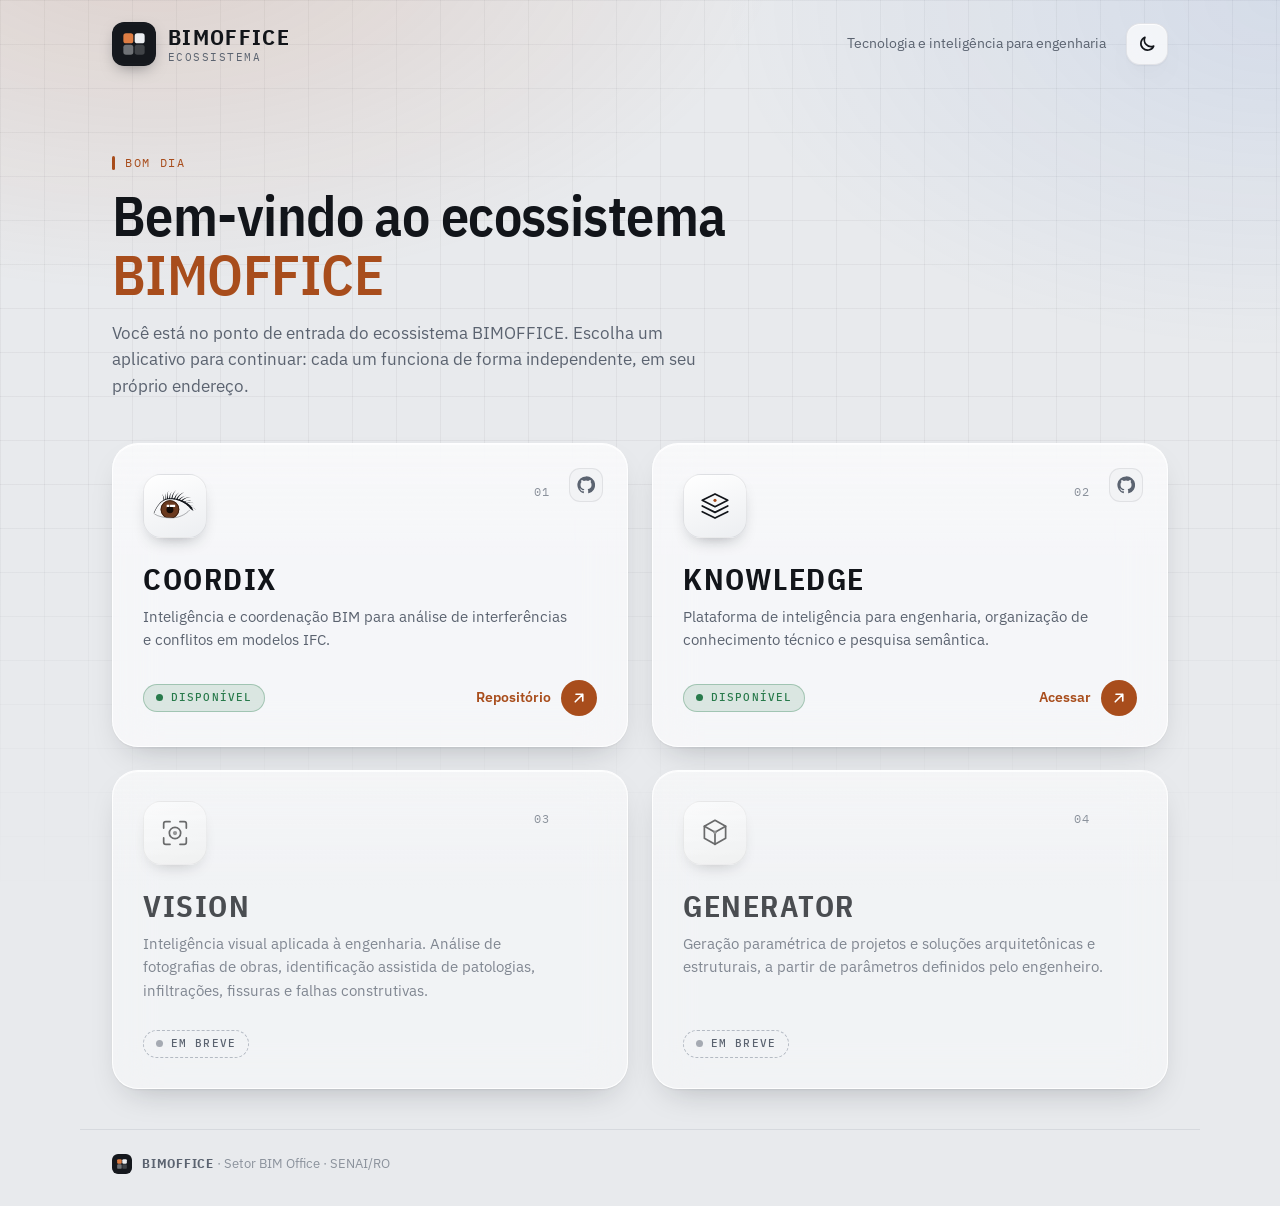
==== index.html @ b5b99205 "Portal BIMOFFICE: menu central do ecossistema Co-Authored-By: Claude Sonnet 5.5 <noreply@anthropic.c" ====
<!DOCTYPE html>
<html lang="pt-BR">
<head>
<meta charset="utf-8">
<meta name="viewport" content="width=device-width, initial-scale=1, viewport-fit=cover">
<title>BIMOFFICE · Tecnologia e inteligência para engenharia</title>
<meta name="description" content="Portal central do ecossistema BIMOFFICE: aplicativos de engenharia independentes em um só ponto de acesso.">
<meta name="color-scheme" content="light dark">
<link rel="icon" type="image/svg+xml" href="assets/bimoffice-marca.svg">
<link rel="preconnect" href="https://fonts.googleapis.com">
<link rel="preconnect" href="https://fonts.gstatic.com" crossorigin>
<link rel="stylesheet" href="https://fonts.googleapis.com/css2?family=IBM+Plex+Mono:wght@400;500&family=IBM+Plex+Sans+Condensed:wght@500;600;700&family=IBM+Plex+Sans:wght@400;500;600&display=swap">
<link rel="stylesheet" href="css/styles.css">
<script>
/* Define o tema antes da primeira pintura (evita piscar): escolha salva > sistema. */
(function () {
  var t = null;
  try { t = localStorage.getItem("bimoffice-tema"); } catch (e) {}
  if (t !== "dark" && t !== "light") {
    t = window.matchMedia && window.matchMedia("(prefers-color-scheme: dark)").matches ? "dark" : "light";
  }
  document.documentElement.setAttribute("data-theme", t);
})();
</script>
</head>
<body>
<div class="fundo" aria-hidden="true"></div>

<header class="topo">
  <div class="topo__marca">
    <img class="logo" src="assets/bimoffice-marca.svg" width="44" height="44" alt="">
    <div class="topo__nomes">
      <span class="topo__nome" data-portal-nome>BIMOFFICE</span>
      <span class="topo__sub" id="subtitulo">Ecossistema</span>
    </div>
  </div>
  <p class="topo__frase" id="frase">Tecnologia e inteligência para engenharia</p>
  <button class="tema" id="tema-botao" type="button" aria-pressed="false" aria-label="Mudar tema"></button>
</header>

<main class="principal">
  <section class="boas-vindas" aria-labelledby="titulo">
    <p class="eyebrow" id="saudacao">Olá</p>
    <h1 id="titulo">Bem-vindo ao ecossistema <span class="destaque" data-portal-nome>BIMOFFICE</span></h1>
    <p class="boas-vindas__texto">Você está no ponto de entrada do ecossistema BIMOFFICE. Escolha um aplicativo para continuar: cada um funciona de forma independente, em seu próprio endereço.</p>
  </section>

  <section class="apps" id="apps" aria-label="Aplicativos do ecossistema">
    <noscript><p class="aviso">Este portal precisa de JavaScript para listar os aplicativos.</p></noscript>
  </section>
</main>

<footer class="rodape">
  <img src="assets/bimoffice-marca.svg" width="20" height="20" alt="">
  <span><strong data-portal-nome>BIMOFFICE</strong> · <span id="rodape-texto"></span></span>
</footer>

<script src="js/config.js"></script>
<script src="js/icons.js"></script>
<script src="js/app.js"></script>
</body>
</html>
---- css/styles.css ----
/* BIMOFFICE · portal central
   Tokens herdados da identidade do COORDIX (grafite + cobre da íris, IBM Plex),
   com cartões arredondados, vidro e profundidade discretos. */

:root {
  --font: "IBM Plex Sans", system-ui, -apple-system, "Segoe UI", sans-serif;
  --font-cond: "IBM Plex Sans Condensed", "Arial Narrow", system-ui, sans-serif;
  --font-mono: "IBM Plex Mono", ui-monospace, "SFMono-Regular", Menlo, monospace;

  --r-card: 26px;
  --r-tile: 18px;
  --ease: cubic-bezier(.2, .6, .2, 1);
  --t-theme: .25s;

  /* tema claro (valores do COORDIX) */
  --bg: #e8eaed; --surface: #fbfbfc; --surface-2: #f2f3f5;
  --ink: #12151a; --ink-2: #2c3139; --muted: #5b6370; --faint: #8b929c;
  --line: #d6d9de; --line-strong: #b4bac3;
  --accent: #a84d1c; --accent-ink: #ffffff; --accent-soft: #f5e7dc; --accent-line: #dfb391;
  --focus: #2a62c4; --ok: #287a4b;
  --iris: #6b3a1f; --limbo: #3a1f10; --pupila: #140b06;

  --glass: rgba(251, 251, 252, .72);
  --glass-line: rgba(255, 255, 255, .85);
  --glass-edge: rgba(18, 21, 26, .08);
  --tile-bg: linear-gradient(160deg, #ffffff, #eceef1);
  --shadow-card: 0 1px 0 rgba(255, 255, 255, .8) inset, 0 1px 2px rgba(16, 20, 28, .06), 0 14px 34px -16px rgba(16, 20, 28, .28);
  --shadow-hover: 0 1px 0 rgba(255, 255, 255, .9) inset, 0 2px 4px rgba(16, 20, 28, .06), 0 26px 50px -18px rgba(168, 77, 28, .38);
  --glow-1: rgba(168, 77, 28, .16); --glow-2: rgba(42, 98, 196, .10);
  --grade: rgba(18, 21, 26, .045);
  --botao-bg: rgba(251, 251, 252, .8);
}

:root[data-theme="dark"] {
  color-scheme: dark;
  --bg: #0b0d10; --surface: #121519; --surface-2: #171a1f;
  --ink: #e6e8eb; --ink-2: #c7cbd1; --muted: #949ba6; --faint: #69707b;
  --line: #242930; --line-strong: #353b44;
  --accent: #de7d43; --accent-ink: #0b0d10; --accent-soft: #2a1b12; --accent-line: #6b3e22;
  --focus: #6d9df0; --ok: #59bd7d;
  --iris: #9a5a32; --limbo: #4a2a16; --pupila: #140b06;

  --glass: rgba(24, 28, 34, .62);
  --glass-line: rgba(255, 255, 255, .08);
  --glass-edge: rgba(255, 255, 255, .05);
  --tile-bg: linear-gradient(160deg, #20252c, #14171c);
  --shadow-card: 0 1px 0 rgba(255, 255, 255, .06) inset, 0 1px 2px rgba(0, 0, 0, .5), 0 16px 36px -16px rgba(0, 0, 0, .8);
  --shadow-hover: 0 1px 0 rgba(255, 255, 255, .1) inset, 0 2px 4px rgba(0, 0, 0, .5), 0 28px 54px -18px rgba(222, 125, 67, .34);
  --glow-1: rgba(222, 125, 67, .16); --glow-2: rgba(109, 157, 240, .08);
  --grade: rgba(230, 232, 235, .04);
  --botao-bg: rgba(24, 28, 34, .7);
}

*, *::before, *::after { box-sizing: border-box; }
html { -webkit-text-size-adjust: 100%; }
body {
  margin: 0; min-height: 100vh; min-height: 100dvh;
  display: flex; flex-direction: column;
  font-family: var(--font); font-size: 16px; line-height: 1.55;
  color: var(--ink); background: var(--bg);
  transition: background-color var(--t-theme), color var(--t-theme);
  -webkit-font-smoothing: antialiased;
}

/* ---------- fundo: prancha técnica + brilho cobre ---------- */
.fundo {
  position: fixed; inset: 0; z-index: -1; pointer-events: none;
  background:
    radial-gradient(900px 520px at 12% -8%, var(--glow-1), transparent 70%),
    radial-gradient(800px 500px at 100% 0%, var(--glow-2), transparent 70%),
    linear-gradient(var(--grade) 1px, transparent 1px) 0 0 / 44px 44px,
    linear-gradient(90deg, var(--grade) 1px, transparent 1px) 0 0 / 44px 44px;
  -webkit-mask-image: linear-gradient(180deg, #000 55%, transparent 100%);
          mask-image: linear-gradient(180deg, #000 55%, transparent 100%);
}

/* ---------- cabeçalho ---------- */
.topo {
  width: min(1120px, 100%); margin: 0 auto;
  padding: 22px clamp(18px, 4vw, 32px);
  display: flex; align-items: center; gap: 20px;
}
.topo__marca { display: flex; align-items: center; gap: 12px; }
.logo { border-radius: 12px; box-shadow: 0 6px 16px -6px rgba(16, 20, 28, .5); }
.topo__nomes { display: flex; flex-direction: column; line-height: 1.1; }
.topo__nome { font-family: var(--font-cond); font-weight: 700; font-size: 22px; letter-spacing: .06em; }
.topo__sub { font-family: var(--font-mono); font-size: 10.5px; letter-spacing: .14em; text-transform: uppercase; color: var(--muted); margin-top: 3px; }
.topo__frase { margin: 0 0 0 auto; font-size: 14px; color: var(--muted); }

.tema {
  flex: none; width: 42px; height: 42px; display: grid; place-items: center;
  border-radius: 14px; border: 1px solid var(--glass-edge); cursor: pointer;
  color: var(--ink); background: var(--botao-bg);
  -webkit-backdrop-filter: blur(14px) saturate(1.4); backdrop-filter: blur(14px) saturate(1.4);
  box-shadow: var(--shadow-card);
  transition: transform .18s var(--ease), color .18s;
}
.tema:hover { transform: translateY(-1px); color: var(--accent); }
.tema:active { transform: scale(.95); }
.tema .svg-wrap, .tema svg { width: 20px; height: 20px; display: block; }

/* ---------- boas-vindas ---------- */
.principal { flex: 1; width: min(1120px, 100%); margin: 0 auto; padding: 0 clamp(18px, 4vw, 32px) 40px; }
.boas-vindas { padding: clamp(28px, 7vw, 64px) 0 clamp(26px, 5vw, 44px); max-width: 720px; }
.eyebrow {
  margin: 0 0 14px; display: inline-flex; align-items: center; gap: 10px;
  font-family: var(--font-mono); font-size: 12px; letter-spacing: .14em; text-transform: uppercase; color: var(--accent);
}
.eyebrow::before { content: ""; width: 3px; height: 14px; border-radius: 2px; background: var(--accent); }
h1 {
  margin: 0 0 16px; font-family: var(--font-cond); font-weight: 600;
  font-size: clamp(32px, 6vw, 56px); line-height: 1.05; letter-spacing: -.01em;
}
.destaque { color: var(--accent); }
.boas-vindas__texto { margin: 0; font-size: clamp(15px, 2vw, 17px); color: var(--muted); max-width: 60ch; }

/* ---------- cartões ---------- */
.apps { display: grid; grid-template-columns: repeat(2, minmax(0, 1fr)); gap: clamp(14px, 2.4vw, 24px); }

.card {
  position: relative; isolation: isolate; overflow: hidden;
  display: flex; flex-direction: column; gap: 10px; min-height: 280px;
  padding: clamp(22px, 3vw, 30px);
  border-radius: var(--r-card);
  background: var(--glass); border: 1px solid var(--glass-line);
  -webkit-backdrop-filter: blur(22px) saturate(1.5); backdrop-filter: blur(22px) saturate(1.5);
  box-shadow: var(--shadow-card);
  transition: transform .45s var(--ease), box-shadow .45s var(--ease), border-color .3s, background-color var(--t-theme);
  animation: subir .7s var(--ease) both; animation-delay: calc(var(--i, 0) * 90ms + 80ms);
}
/* brilho de borda superior (profundidade estilo vidro) */
.card::before {
  content: ""; position: absolute; inset: 0; z-index: -1; pointer-events: none;
  background: linear-gradient(180deg, rgba(255, 255, 255, .22), transparent 38%);
}
:root[data-theme="dark"] .card::before { background: linear-gradient(180deg, rgba(255, 255, 255, .06), transparent 38%); }

.card--ativo:hover { transform: translateY(-5px); box-shadow: var(--shadow-hover); border-color: var(--accent-line); }
.card--ativo:active { transform: translateY(-2px) scale(.995); }

.card__topo { display: flex; align-items: flex-start; justify-content: space-between; }
.card__num { font-family: var(--font-mono); font-size: 12px; letter-spacing: .14em; color: var(--faint); padding: 9px 46px 0 0; }
.card__icone {
  width: 64px; height: 64px; border-radius: var(--r-tile); display: grid; place-items: center;
  background: var(--tile-bg); border: 1px solid var(--glass-edge);
  box-shadow: 0 1px 0 rgba(255, 255, 255, .5) inset, 0 8px 18px -10px rgba(16, 20, 28, .45);
  color: var(--ink);
  transition: transform .45s var(--ease);
}
.card--ativo:hover .card__icone { transform: scale(1.06) rotate(-2deg); }
.card__icone .svg-wrap, .card__icone svg { width: 34px; height: 34px; display: block; }
.card__icone svg { overflow: visible; }
.ic-accent { color: var(--accent); }

/* símbolo do COORDIX: cores por variáveis (mesmos nomes de papel do original) */
.olho-tinta { fill: var(--ink); }
.olho-inferior { fill: none; stroke: var(--ink); opacity: .55; }
.olho-iris { fill: var(--iris); }
.olho-limbo { stroke: var(--limbo); }
.olho-pupila { fill: var(--pupila); }
.olho-brilho { fill: #fff; }
.card__icone .svg-wrap:has(.olho-iris) { width: 44px; }
.card__icone .svg-wrap:has(.olho-iris) svg { width: 44px; height: 30px; }

.card__nome { margin: 14px 0 0; font-family: var(--font-cond); font-weight: 700; font-size: clamp(24px, 3vw, 30px); letter-spacing: .05em; line-height: 1.1; }
.card__link { color: inherit; text-decoration: none; }
/* o link principal cobre o cartão inteiro, sem aninhar outros links dentro dele */
.card__link::after { content: ""; position: absolute; inset: 0; z-index: 1; border-radius: inherit; }
.card__link:focus-visible { outline: none; }
.card__link:focus-visible::after { outline: 3px solid var(--focus); outline-offset: -3px; }

.card__desc { margin: 0; color: var(--muted); font-size: 15px; max-width: 48ch; }

.card__base { margin-top: auto; padding-top: 18px; display: flex; align-items: center; justify-content: space-between; gap: 12px; }

.status {
  display: inline-flex; align-items: center; gap: 8px; height: 28px; padding: 0 12px; border-radius: 999px;
  font-family: var(--font-mono); font-size: 11px; font-weight: 500; letter-spacing: .1em;
}
.status__ponto { width: 7px; height: 7px; border-radius: 50%; background: currentColor; }
.status--ativo { color: var(--ok); background: color-mix(in srgb, var(--ok) 13%, transparent); border: 1px solid color-mix(in srgb, var(--ok) 32%, transparent); }
.status--ativo .status__ponto { box-shadow: 0 0 0 0 currentColor; animation: pulso 2.4s ease-out infinite; }
.status--breve { color: var(--muted); border: 1px dashed var(--line-strong); }
.status--breve .status__ponto { opacity: .5; }

.acesso { display: inline-flex; align-items: center; gap: 10px; font-size: 14px; font-weight: 600; color: var(--accent); }
.acesso__seta {
  width: 36px; height: 36px; display: grid; place-items: center; border-radius: 50%;
  color: var(--accent-ink); background: var(--accent);
  transition: transform .4s var(--ease);
}
.acesso__seta .svg-wrap, .acesso__seta svg { width: 18px; height: 18px; display: block; }
.card--ativo:hover .acesso__seta { transform: translate(3px, -3px) rotate(8deg); }

/* ícone do GitHub: acesso secundário, canto superior direito, acima do link do cartão */
.card__github {
  position: absolute; z-index: 2; top: clamp(18px, 2.4vw, 24px); right: clamp(18px, 2.4vw, 24px);
  display: grid; place-items: center; width: 34px; height: 34px; border-radius: 11px;
  color: var(--muted); background: var(--surface-2); border: 1px solid var(--glass-edge);
  transition: color .18s, transform .18s var(--ease), background-color .18s;
}
.card__github:hover { color: var(--ink); background: var(--surface); transform: scale(1.08); }
.card__github:focus-visible { outline: 3px solid var(--focus); outline-offset: 2px; }
.card__github .svg-wrap, .card__github svg { width: 18px; height: 18px; display: block; }

/* em breve: integrado aos demais, com diferenciação discreta */
.card--breve { cursor: default; background: color-mix(in srgb, var(--glass) 70%, transparent); }
.card--breve .card__icone { filter: grayscale(1); opacity: .62; }
.card--breve .card__nome, .card--breve .card__desc { opacity: .75; }

/* ---------- rodapé ---------- */
.rodape {
  width: min(1120px, 100%); margin: 0 auto; padding: 24px clamp(18px, 4vw, 32px) 32px;
  display: flex; align-items: center; gap: 10px; color: var(--faint); font-size: 13px;
  border-top: 1px solid var(--line);
}
.rodape img { border-radius: 6px; }
.rodape strong { font-family: var(--font-cond); letter-spacing: .06em; color: var(--muted); }
.aviso { color: var(--muted); }

/* ---------- movimento ---------- */
@keyframes subir { from { opacity: 0; transform: translateY(18px) scale(.985); } to { opacity: 1; transform: none; } }
@keyframes pulso { 0% { box-shadow: 0 0 0 0 color-mix(in srgb, currentColor 55%, transparent); } 70%, 100% { box-shadow: 0 0 0 7px transparent; } }
@media (prefers-reduced-motion: reduce) {
  *, *::before, *::after { animation: none !important; transition: none !important; }
}

/* ---------- responsivo ---------- */
@media (max-width: 860px) {
  .topo { flex-wrap: wrap; row-gap: 10px; }
  .tema { margin-left: auto; }
  .topo__frase { order: 3; flex-basis: 100%; margin: 0; font-size: 13px; }
}
@media (max-width: 700px) {
  .apps { grid-template-columns: 1fr; }
  .card { min-height: 0; }
}
@media (max-width: 380px) {
  .topo__nome { font-size: 19px; }
  .card__base { flex-wrap: wrap; }
}
@supports not ((backdrop-filter: blur(1px)) or (-webkit-backdrop-filter: blur(1px))) {
  .card { background: var(--surface); }
}
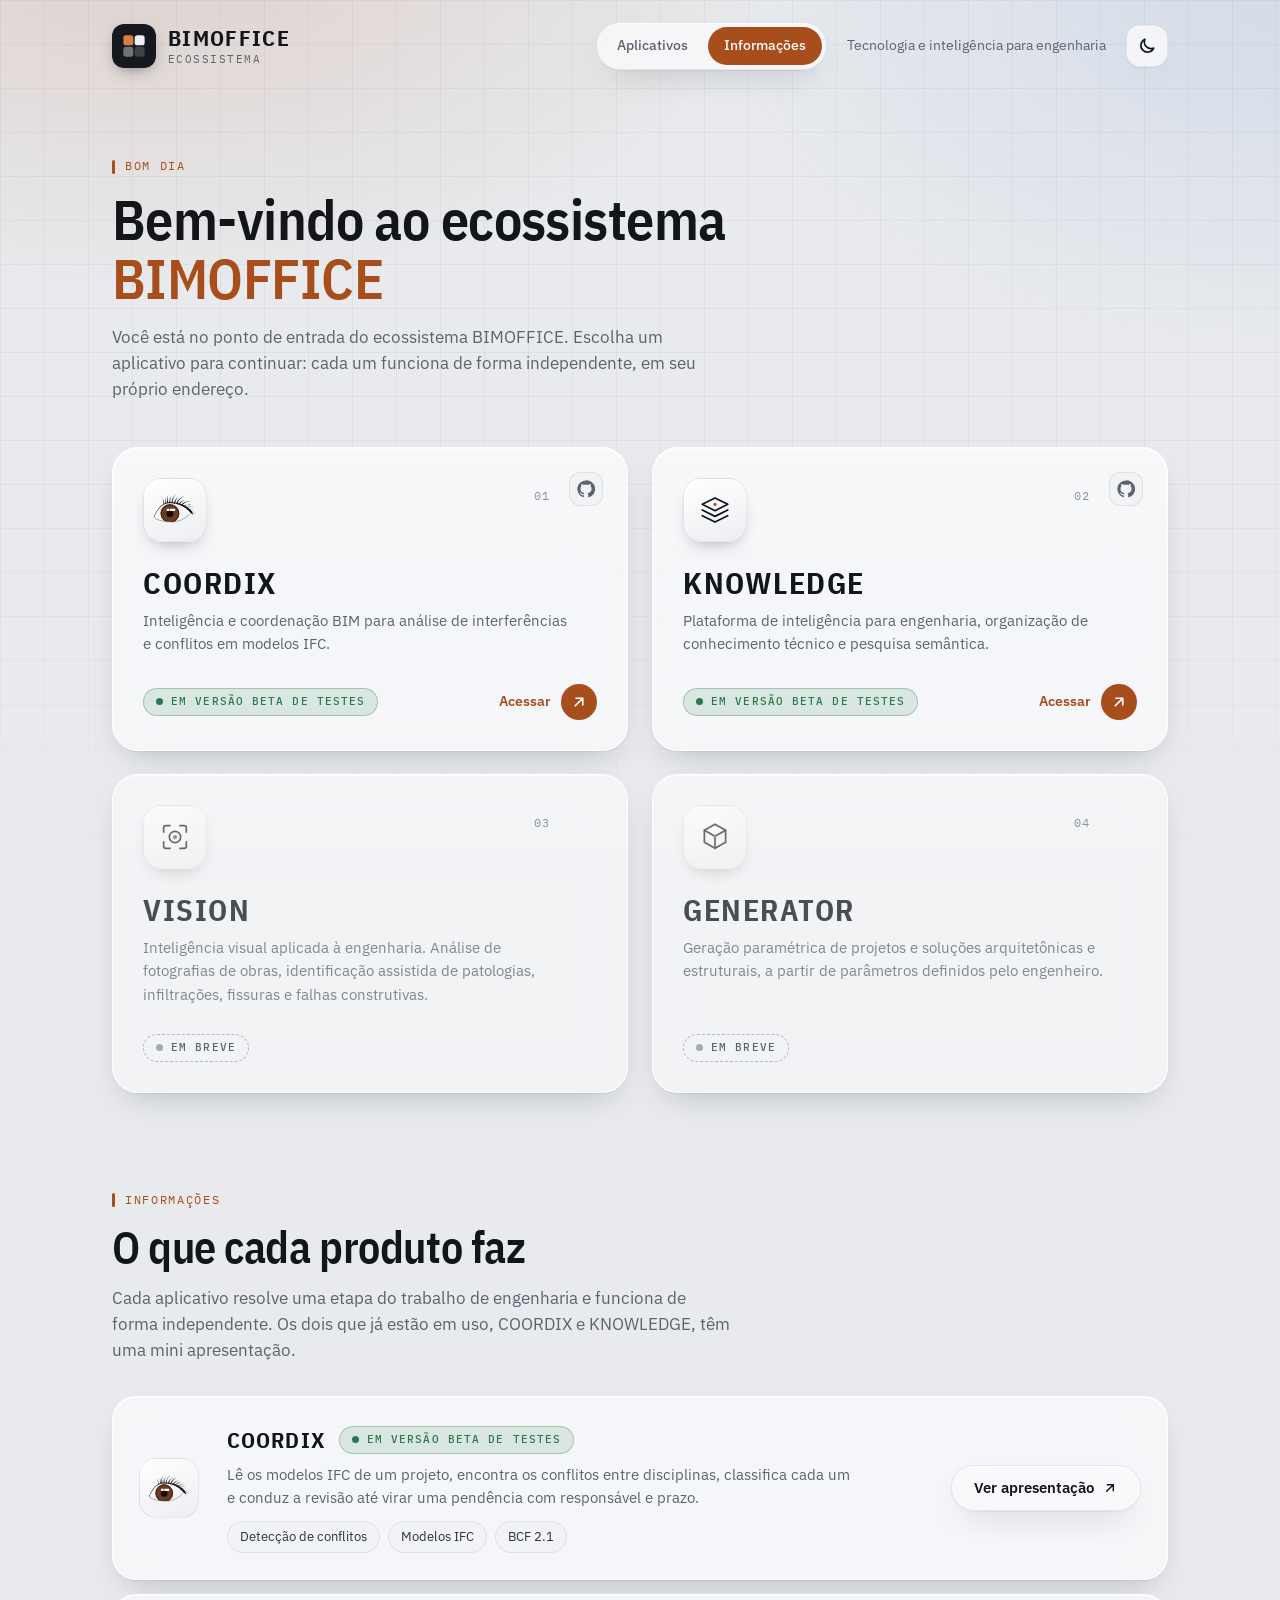
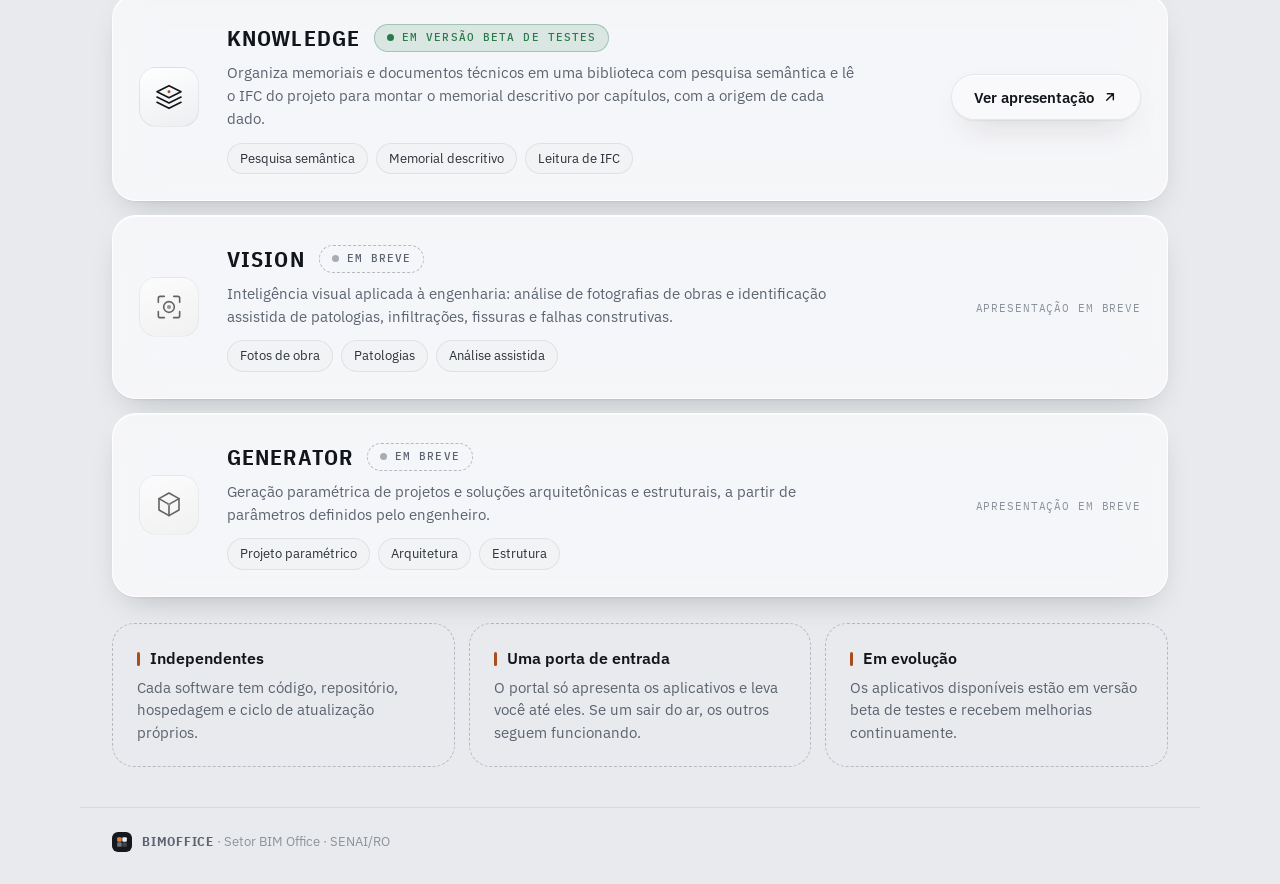
==== commit 9e98850c: "Menu de informações, apresentações do COORDIX e do Knowledge e selo 'em versão beta de testes' Co-Au" ====
--- a/index.html
+++ b/index.html
@@ -34,6 +34,10 @@
       <span class="topo__sub" id="subtitulo">Ecossistema</span>
     </div>
   </div>
+  <nav class="nav" aria-label="Navegação do portal">
+    <a class="nav__link" href="#aplicativos">Aplicativos</a>
+    <a class="nav__link" href="#informacoes">Informações</a>
+  </nav>
   <p class="topo__frase" id="frase">Tecnologia e inteligência para engenharia</p>
   <button class="tema" id="tema-botao" type="button" aria-pressed="false" aria-label="Mudar tema"></button>
 </header>
@@ -45,8 +49,23 @@
     <p class="boas-vindas__texto">Você está no ponto de entrada do ecossistema BIMOFFICE. Escolha um aplicativo para continuar: cada um funciona de forma independente, em seu próprio endereço.</p>
   </section>
 
-  <section class="apps" id="apps" aria-label="Aplicativos do ecossistema">
-    <noscript><p class="aviso">Este portal precisa de JavaScript para listar os aplicativos.</p></noscript>
+  <section class="ancora" id="aplicativos" aria-label="Aplicativos do ecossistema">
+    <div class="apps" id="apps">
+      <noscript><p class="aviso">Este portal precisa de JavaScript para listar os aplicativos.</p></noscript>
+    </div>
+  </section>
+
+  <section class="informacoes ancora" id="informacoes" aria-labelledby="info-titulo">
+    <p class="eyebrow">Informações</p>
+    <h2 id="info-titulo">O que cada produto faz</h2>
+    <p class="informacoes__texto">Cada aplicativo resolve uma etapa do trabalho de engenharia e funciona de forma independente. Os dois que já estão em uso, COORDIX e KNOWLEDGE, têm uma mini apresentação.</p>
+    <div class="info-lista" id="info-lista"></div>
+
+    <div class="principios">
+      <div class="principio rev"><h3>Independentes</h3><p>Cada software tem código, repositório, hospedagem e ciclo de atualização próprios.</p></div>
+      <div class="principio rev"><h3>Uma porta de entrada</h3><p>O portal só apresenta os aplicativos e leva você até eles. Se um sair do ar, os outros seguem funcionando.</p></div>
+      <div class="principio rev"><h3>Em evolução</h3><p>Os aplicativos disponíveis estão em versão beta de testes e recebem melhorias continuamente.</p></div>
+    </div>
   </section>
 </main>
 
@@ -56,7 +75,9 @@
 </footer>
 
 <script src="js/config.js"></script>
+<script src="js/conteudo.js"></script>
 <script src="js/icons.js"></script>
+<script src="js/comum.js"></script>
 <script src="js/app.js"></script>
 </body>
 </html>
--- a/css/styles.css
+++ b/css/styles.css
@@ -242,3 +242,96 @@
 @supports not ((backdrop-filter: blur(1px)) or (-webkit-backdrop-filter: blur(1px))) {
   .card { background: var(--surface); }
 }
+
+/* ============ v2: navegação, informações, botões, revelar ao rolar ============ */
+html { scroll-behavior: smooth; }
+.ancora { scroll-margin-top: 24px; }
+
+.nav {
+  display: inline-flex; gap: 4px; padding: 4px; margin-left: auto;
+  border-radius: 999px; border: 1px solid var(--glass-edge); background: var(--botao-bg);
+  -webkit-backdrop-filter: blur(14px) saturate(1.4); backdrop-filter: blur(14px) saturate(1.4);
+  box-shadow: var(--shadow-card);
+}
+.nav__link {
+  padding: 8px 16px; border-radius: 999px; font-size: 14px; font-weight: 500;
+  color: var(--muted); text-decoration: none; transition: color .2s, background-color .2s;
+}
+.nav__link:hover { color: var(--ink); }
+.nav__link[aria-current="true"] { color: var(--accent-ink); background: var(--accent); }
+.nav__link:focus-visible { outline: 3px solid var(--focus); outline-offset: 2px; }
+.nav + .topo__frase { margin-left: 0; }
+
+.btn {
+  display: inline-flex; align-items: center; justify-content: center; gap: 8px;
+  height: 46px; padding: 0 22px; border-radius: 999px; font: 600 15px/1 var(--font);
+  text-decoration: none; cursor: pointer; border: 1px solid transparent; white-space: nowrap;
+  transition: transform .25s var(--ease), box-shadow .25s var(--ease), background-color .2s, color .2s;
+}
+.btn .svg-wrap, .btn svg { width: 16px; height: 16px; display: block; }
+.btn:hover { transform: translateY(-2px); }
+.btn:active { transform: scale(.97); }
+.btn:focus-visible { outline: 3px solid var(--focus); outline-offset: 3px; }
+.btn--prim { color: var(--accent-ink); background: var(--accent); box-shadow: 0 10px 24px -10px var(--accent); }
+.btn--sec { color: var(--ink); background: var(--botao-bg); border-color: var(--glass-edge); box-shadow: var(--shadow-card); }
+.btn--sec:hover { color: var(--accent); }
+
+/* informações */
+.informacoes { padding: clamp(56px, 9vw, 96px) 0 0; }
+.informacoes h2 { margin: 0 0 14px; font-family: var(--font-cond); font-weight: 600; font-size: clamp(28px, 4.6vw, 44px); line-height: 1.08; letter-spacing: -.01em; }
+.informacoes__texto { margin: 0 0 32px; max-width: 62ch; color: var(--muted); font-size: clamp(15px, 2vw, 17px); }
+
+.info-lista { display: grid; gap: 14px; }
+.info {
+  display: grid; grid-template-columns: auto 1fr auto; align-items: center; gap: clamp(16px, 3vw, 28px);
+  padding: clamp(18px, 2.6vw, 26px); border-radius: 24px;
+  background: var(--glass); border: 1px solid var(--glass-line);
+  -webkit-backdrop-filter: blur(22px) saturate(1.5); backdrop-filter: blur(22px) saturate(1.5);
+  box-shadow: var(--shadow-card);
+}
+.info__icone {
+  width: 60px; height: 60px; border-radius: 17px; display: grid; place-items: center; color: var(--ink);
+  background: var(--tile-bg); border: 1px solid var(--glass-edge);
+}
+.info__icone .svg-wrap, .info__icone svg { width: 32px; height: 32px; display: block; }
+.info__icone .svg-wrap:has(.olho-iris), .info__icone .svg-wrap:has(.olho-iris) svg { width: 42px; height: 28px; }
+.info__cab { display: flex; align-items: center; flex-wrap: wrap; gap: 8px 14px; margin-bottom: 6px; }
+.info__nome { margin: 0; font-family: var(--font-cond); font-weight: 700; font-size: 22px; letter-spacing: .05em; }
+.info__texto { margin: 0 0 12px; color: var(--muted); font-size: 15px; max-width: 70ch; }
+.info__acao { justify-self: end; }
+.info__breve { font-family: var(--font-mono); font-size: 11px; letter-spacing: .08em; text-transform: uppercase; color: var(--faint); }
+.info:has(.status--breve) .info__icone { filter: grayscale(1); opacity: .65; }
+
+.chips { list-style: none; margin: 0; padding: 0; display: flex; flex-wrap: wrap; gap: 8px; }
+.chip {
+  padding: 5px 12px; border-radius: 999px; font-size: 12.5px; color: var(--ink-2);
+  background: var(--surface-2); border: 1px solid var(--glass-edge);
+}
+
+.principios { display: grid; grid-template-columns: repeat(3, minmax(0, 1fr)); gap: 14px; margin-top: 26px; }
+.principio { padding: 22px 24px; border-radius: 22px; border: 1px dashed var(--line-strong); }
+.principio h3 { margin: 0 0 6px; font-size: 16px; font-weight: 600; }
+.principio h3::before { content: ""; display: inline-block; width: 3px; height: 14px; margin-right: 10px; border-radius: 2px; background: var(--accent); vertical-align: -2px; }
+.principio p { margin: 0; color: var(--muted); font-size: 14.5px; }
+
+/* revelar ao rolar */
+.rev { opacity: 0; transform: translateY(26px); filter: blur(6px); transition: opacity .8s var(--ease), transform .8s var(--ease), filter .8s var(--ease); }
+.rev.on { opacity: 1; transform: none; filter: none; }
+@media (prefers-reduced-motion: reduce) { .rev { opacity: 1; transform: none; filter: none; } html { scroll-behavior: auto; } }
+
+@media (max-width: 1000px) {
+  .topo { flex-wrap: wrap; row-gap: 10px; }
+  .topo__frase { order: 4; flex-basis: 100%; margin: 0; font-size: 13px; }
+}
+@media (max-width: 760px) {
+  .info { grid-template-columns: auto 1fr; }
+  .info__acao { grid-column: 1 / -1; justify-self: stretch; }
+  .info__acao .btn { width: 100%; }
+  .principios { grid-template-columns: 1fr; }
+}
+@media (max-width: 560px) {
+  .nav { order: 5; flex-basis: 100%; margin: 0; justify-content: center; display: flex; }
+  .nav__link { flex: 1; text-align: center; }
+  .topo__frase { order: 4; }
+  .tema { margin-left: auto; }
+}
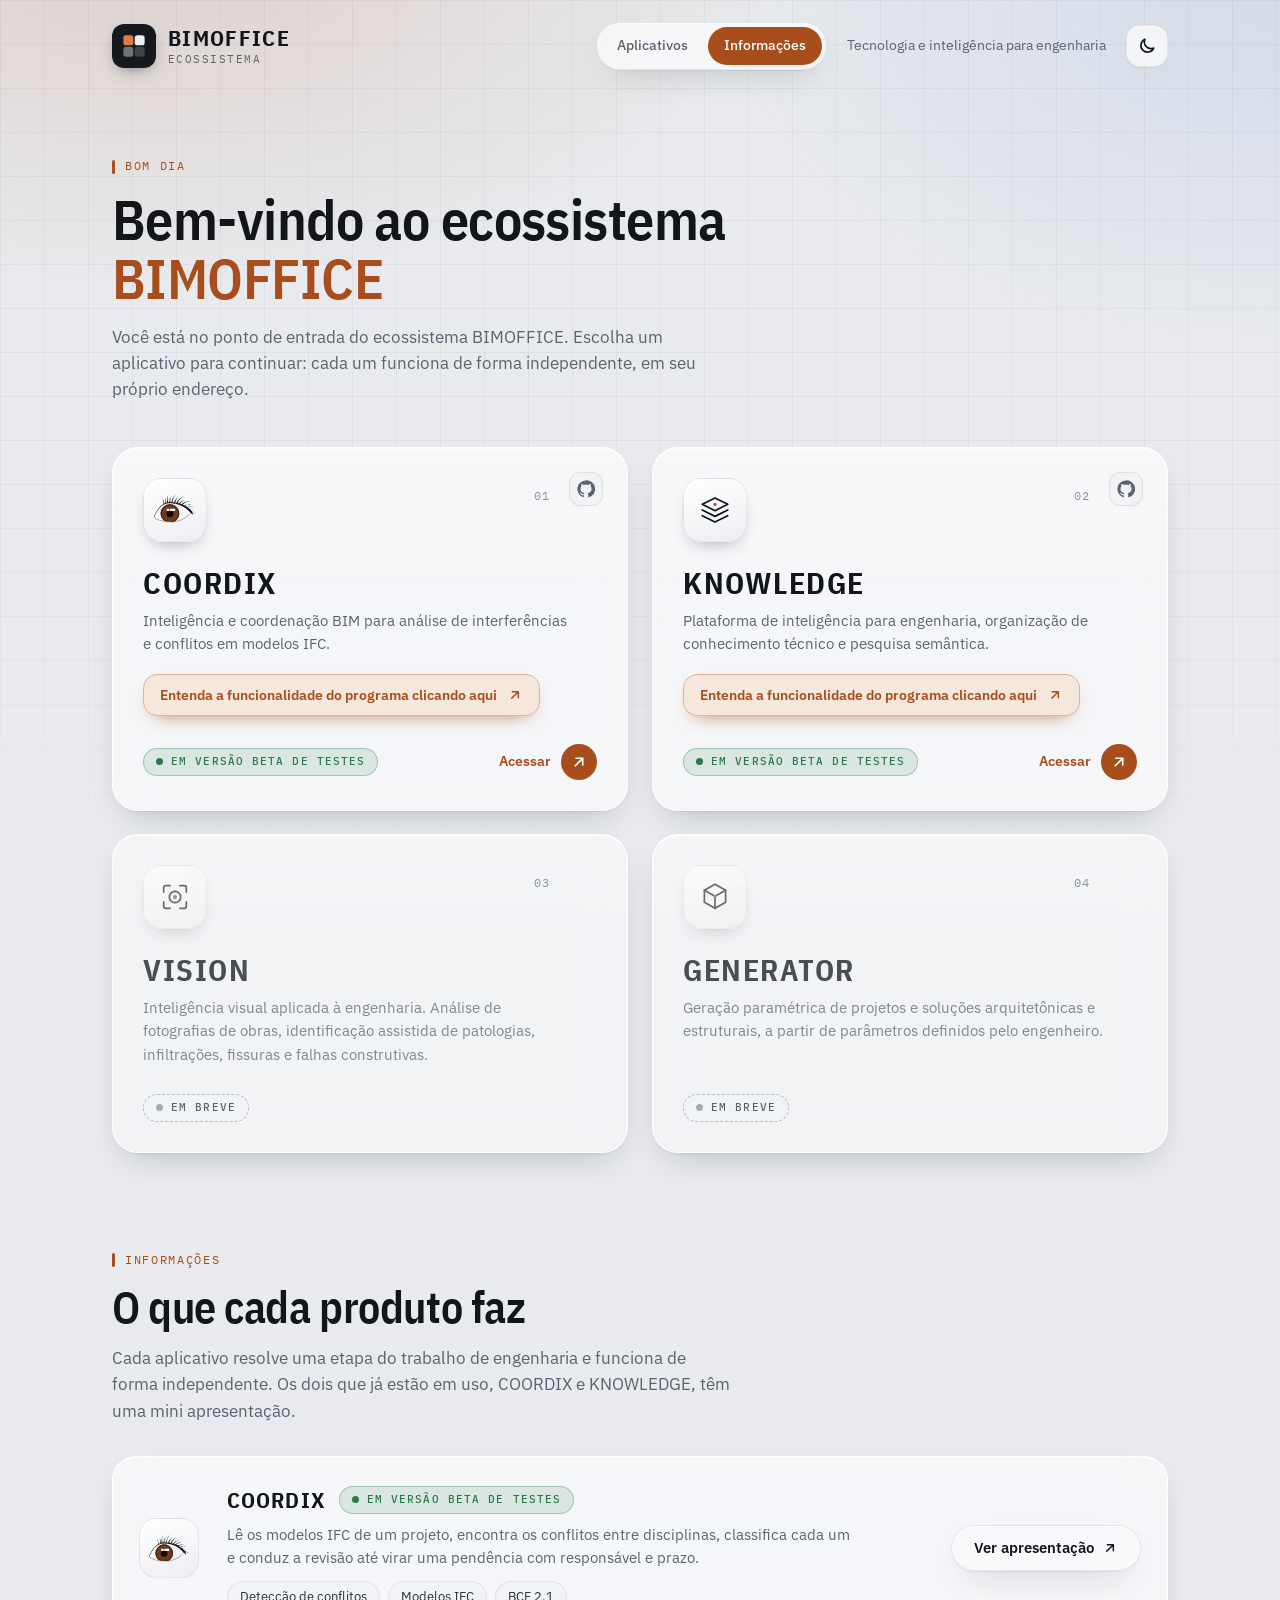
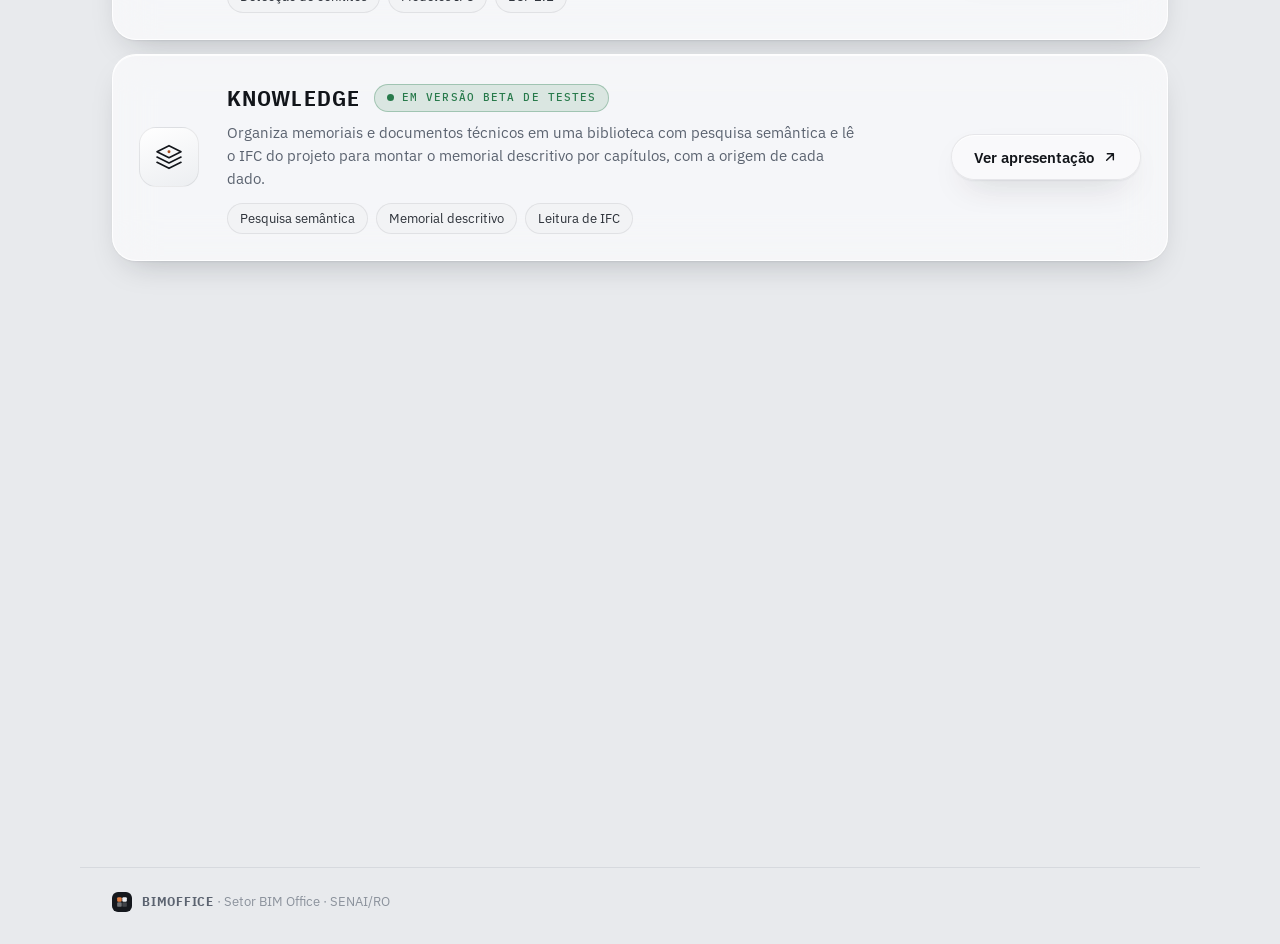
==== commit 2d5e7f8f: "Versiona CSS e JS para evitar cache antigo no GitHub Pages Co-Authored-By: Claude Sonnet 5.5 <norepl" ====
--- a/index.html
+++ b/index.html
@@ -10,7 +10,7 @@
 <link rel="preconnect" href="https://fonts.googleapis.com">
 <link rel="preconnect" href="https://fonts.gstatic.com" crossorigin>
 <link rel="stylesheet" href="https://fonts.googleapis.com/css2?family=IBM+Plex+Mono:wght@400;500&family=IBM+Plex+Sans+Condensed:wght@500;600;700&family=IBM+Plex+Sans:wght@400;500;600&display=swap">
-<link rel="stylesheet" href="css/styles.css">
+<link rel="stylesheet" href="css/styles.css?v=202611161015">
 <script>
 /* Define o tema antes da primeira pintura (evita piscar): escolha salva > sistema. */
 (function () {
@@ -74,10 +74,10 @@
   <span><strong data-portal-nome>BIMOFFICE</strong> · <span id="rodape-texto"></span></span>
 </footer>
 
-<script src="js/config.js"></script>
-<script src="js/conteudo.js"></script>
-<script src="js/icons.js"></script>
-<script src="js/comum.js"></script>
-<script src="js/app.js"></script>
+<script src="js/config.js?v=202611161015"></script>
+<script src="js/conteudo.js?v=202611161015"></script>
+<script src="js/icons.js?v=202611161015"></script>
+<script src="js/comum.js?v=202611161015"></script>
+<script src="js/app.js?v=202611161015"></script>
 </body>
 </html>
--- a/css/styles.css
+++ b/css/styles.css
@@ -335,3 +335,24 @@
   .topo__frase { order: 4; }
   .tema { margin-left: auto; }
 }
+
+/* destaque "entenda a funcionalidade" nos cartões */
+.card__info {
+  position: relative; z-index: 2; align-self: flex-start; margin-top: 8px;
+  display: inline-flex; align-items: center; gap: 10px; max-width: 100%;
+  padding: 11px 16px; border-radius: 14px; text-decoration: none;
+  font-size: 14px; font-weight: 600; line-height: 1.3; color: var(--accent);
+  background: var(--accent-soft); border: 1px solid var(--accent-line);
+  box-shadow: 0 8px 20px -12px var(--accent);
+  transition: transform .3s var(--ease), box-shadow .3s var(--ease), background-color .2s, color .2s;
+}
+.card__info .svg-wrap, .card__info svg { width: 16px; height: 16px; display: block; flex: none; }
+.card__info .svg-wrap { transition: transform .3s var(--ease); }
+.card__info:hover { transform: translateY(-2px); color: var(--accent-ink); background: var(--accent); box-shadow: 0 12px 26px -12px var(--accent); }
+.card__info:hover .svg-wrap { transform: translate(2px, -2px); }
+.card__info:focus-visible { outline: 3px solid var(--focus); outline-offset: 3px; }
+
+/* selo de status nunca quebra linha; o indicador de acesso desce se faltar espaço */
+.status { white-space: nowrap; }
+.card__base { flex-wrap: wrap; row-gap: 12px; }
+@media (max-width: 480px) { .status { font-size: 10.5px; padding: 0 10px; letter-spacing: .06em; } }
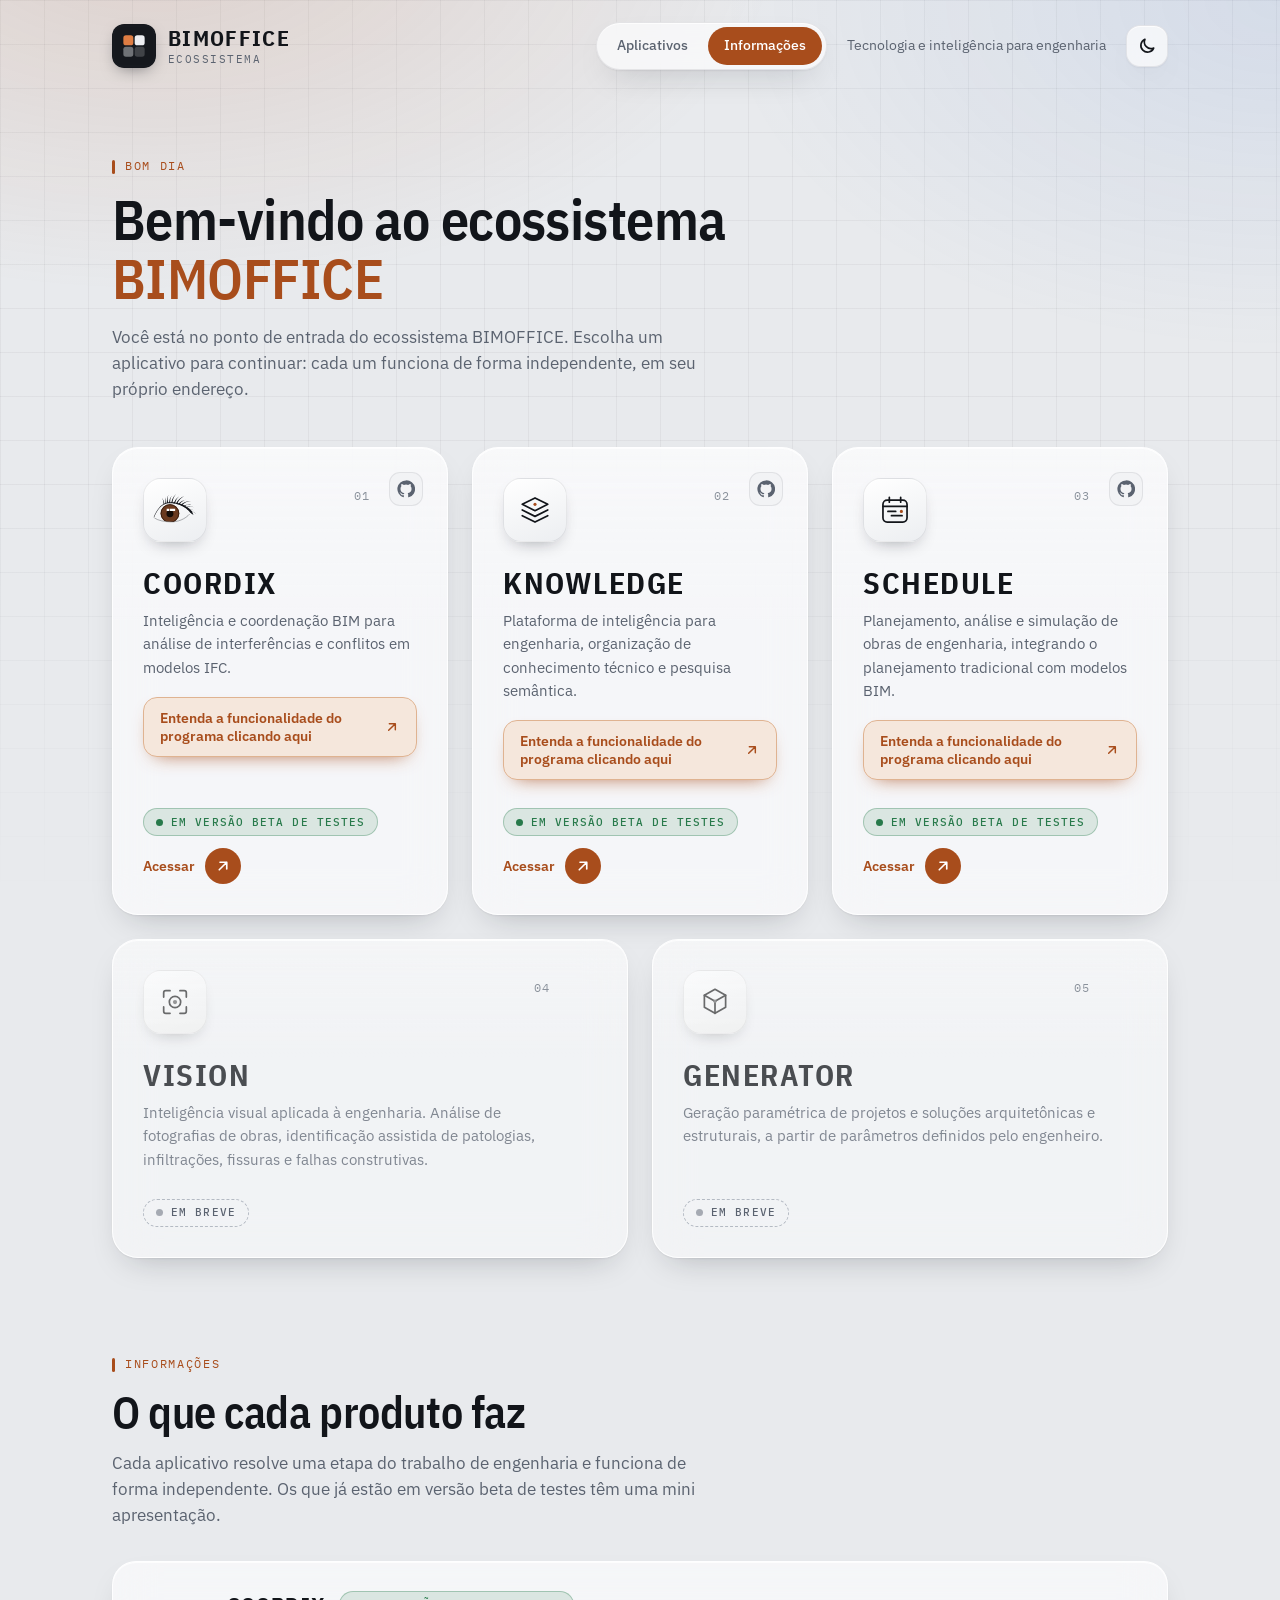
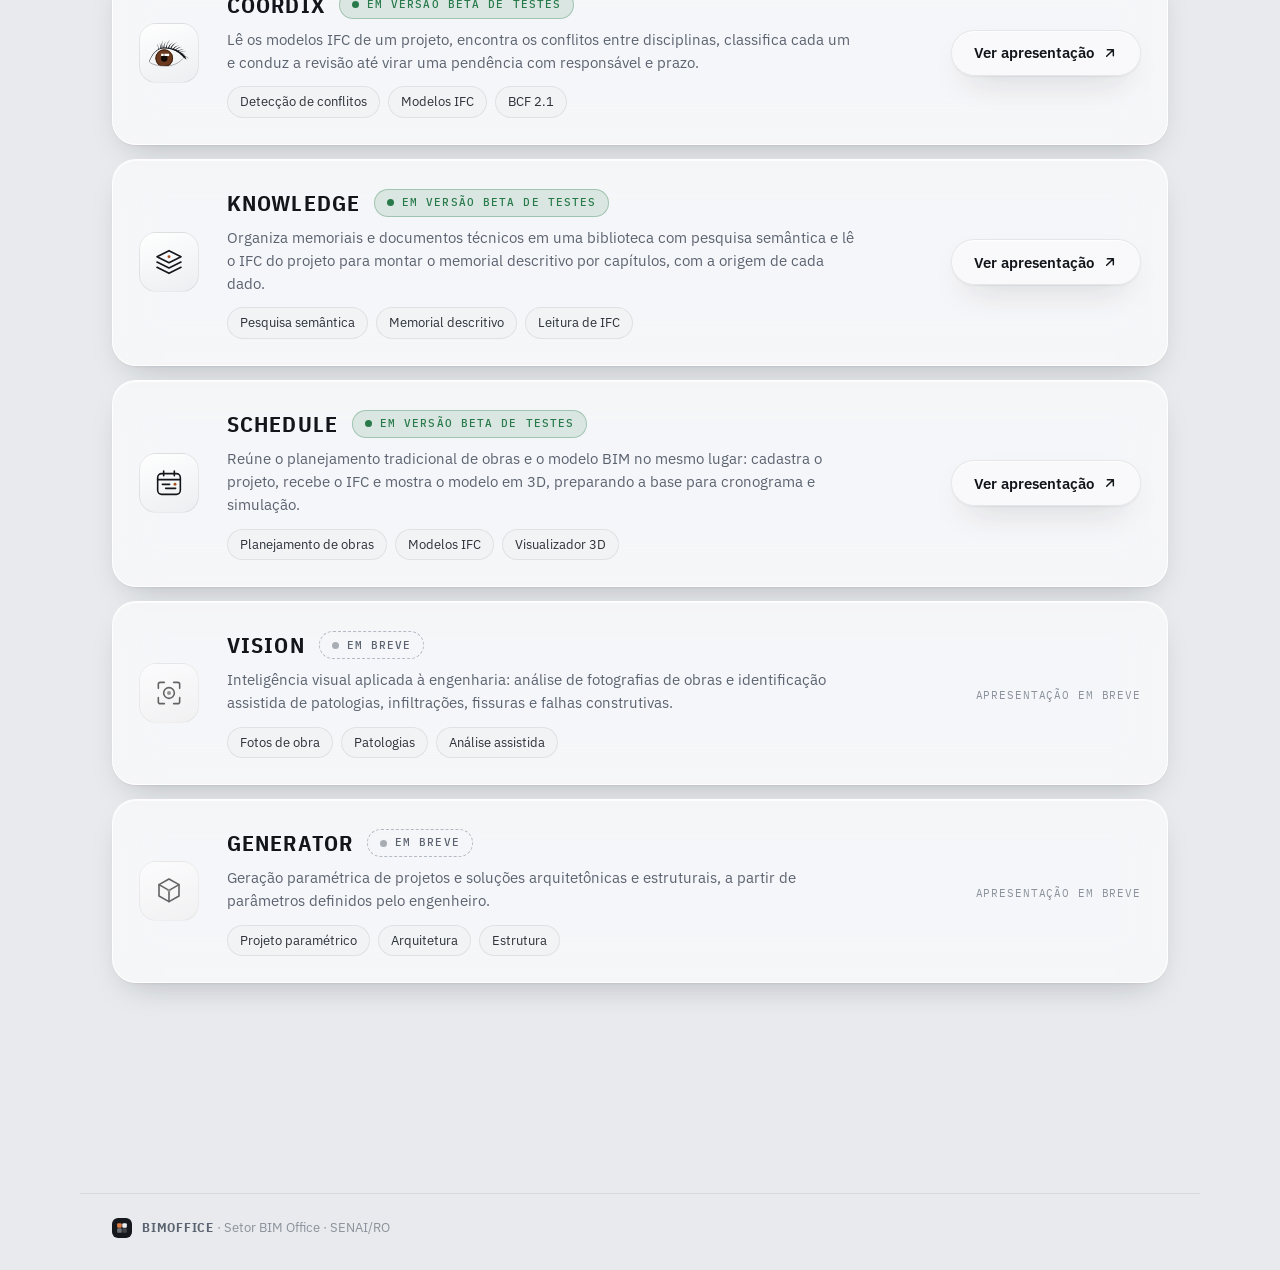
==== commit 59ff88c0: "Adiciona o SCHEDULE ao menu, com card, informações e apresentação Co-Authored-By: Claude Sonnet 5.5 " ====
--- a/index.html
+++ b/index.html
@@ -10,7 +10,7 @@
 <link rel="preconnect" href="https://fonts.googleapis.com">
 <link rel="preconnect" href="https://fonts.gstatic.com" crossorigin>
 <link rel="stylesheet" href="https://fonts.googleapis.com/css2?family=IBM+Plex+Mono:wght@400;500&family=IBM+Plex+Sans+Condensed:wght@500;600;700&family=IBM+Plex+Sans:wght@400;500;600&display=swap">
-<link rel="stylesheet" href="css/styles.css?v=202611161015">
+<link rel="stylesheet" href="css/styles.css?v=202611171138">
 <script>
 /* Define o tema antes da primeira pintura (evita piscar): escolha salva > sistema. */
 (function () {
@@ -58,7 +58,7 @@
   <section class="informacoes ancora" id="informacoes" aria-labelledby="info-titulo">
     <p class="eyebrow">Informações</p>
     <h2 id="info-titulo">O que cada produto faz</h2>
-    <p class="informacoes__texto">Cada aplicativo resolve uma etapa do trabalho de engenharia e funciona de forma independente. Os dois que já estão em uso, COORDIX e KNOWLEDGE, têm uma mini apresentação.</p>
+    <p class="informacoes__texto">Cada aplicativo resolve uma etapa do trabalho de engenharia e funciona de forma independente. Os que já estão em versão beta de testes têm uma mini apresentação.</p>
     <div class="info-lista" id="info-lista"></div>
 
     <div class="principios">
@@ -74,10 +74,10 @@
   <span><strong data-portal-nome>BIMOFFICE</strong> · <span id="rodape-texto"></span></span>
 </footer>
 
-<script src="js/config.js?v=202611161015"></script>
-<script src="js/conteudo.js?v=202611161015"></script>
-<script src="js/icons.js?v=202611161015"></script>
-<script src="js/comum.js?v=202611161015"></script>
-<script src="js/app.js?v=202611161015"></script>
+<script src="js/config.js?v=202611171138"></script>
+<script src="js/conteudo.js?v=202611171138"></script>
+<script src="js/icons.js?v=202611171138"></script>
+<script src="js/comum.js?v=202611171138"></script>
+<script src="js/app.js?v=202611171138"></script>
 </body>
 </html>
--- a/css/styles.css
+++ b/css/styles.css
@@ -356,3 +356,16 @@
 .status { white-space: nowrap; }
 .card__base { flex-wrap: wrap; row-gap: 12px; }
 @media (max-width: 480px) { .status { font-size: 10.5px; padding: 0 10px; letter-spacing: .06em; } }
+
+/* ===== grade de cartões para qualquer quantidade de aplicativos ===== */
+@media (min-width: 1000px) {
+  .apps { grid-template-columns: repeat(6, minmax(0, 1fr)); }
+  .apps > .card { grid-column: span 2; }
+  /* última linha incompleta: os cartões restantes dividem a largura */
+  .apps > .card:nth-last-child(2):nth-child(3n + 1) { grid-column: span 3; }
+  .apps > .card:last-child:nth-child(3n + 2) { grid-column: span 3; }
+  .apps > .card:last-child:nth-child(3n + 1) { grid-column: 1 / -1; }
+}
+@media (min-width: 701px) and (max-width: 999px) {
+  .apps > .card:last-child:nth-child(odd) { grid-column: 1 / -1; }
+}
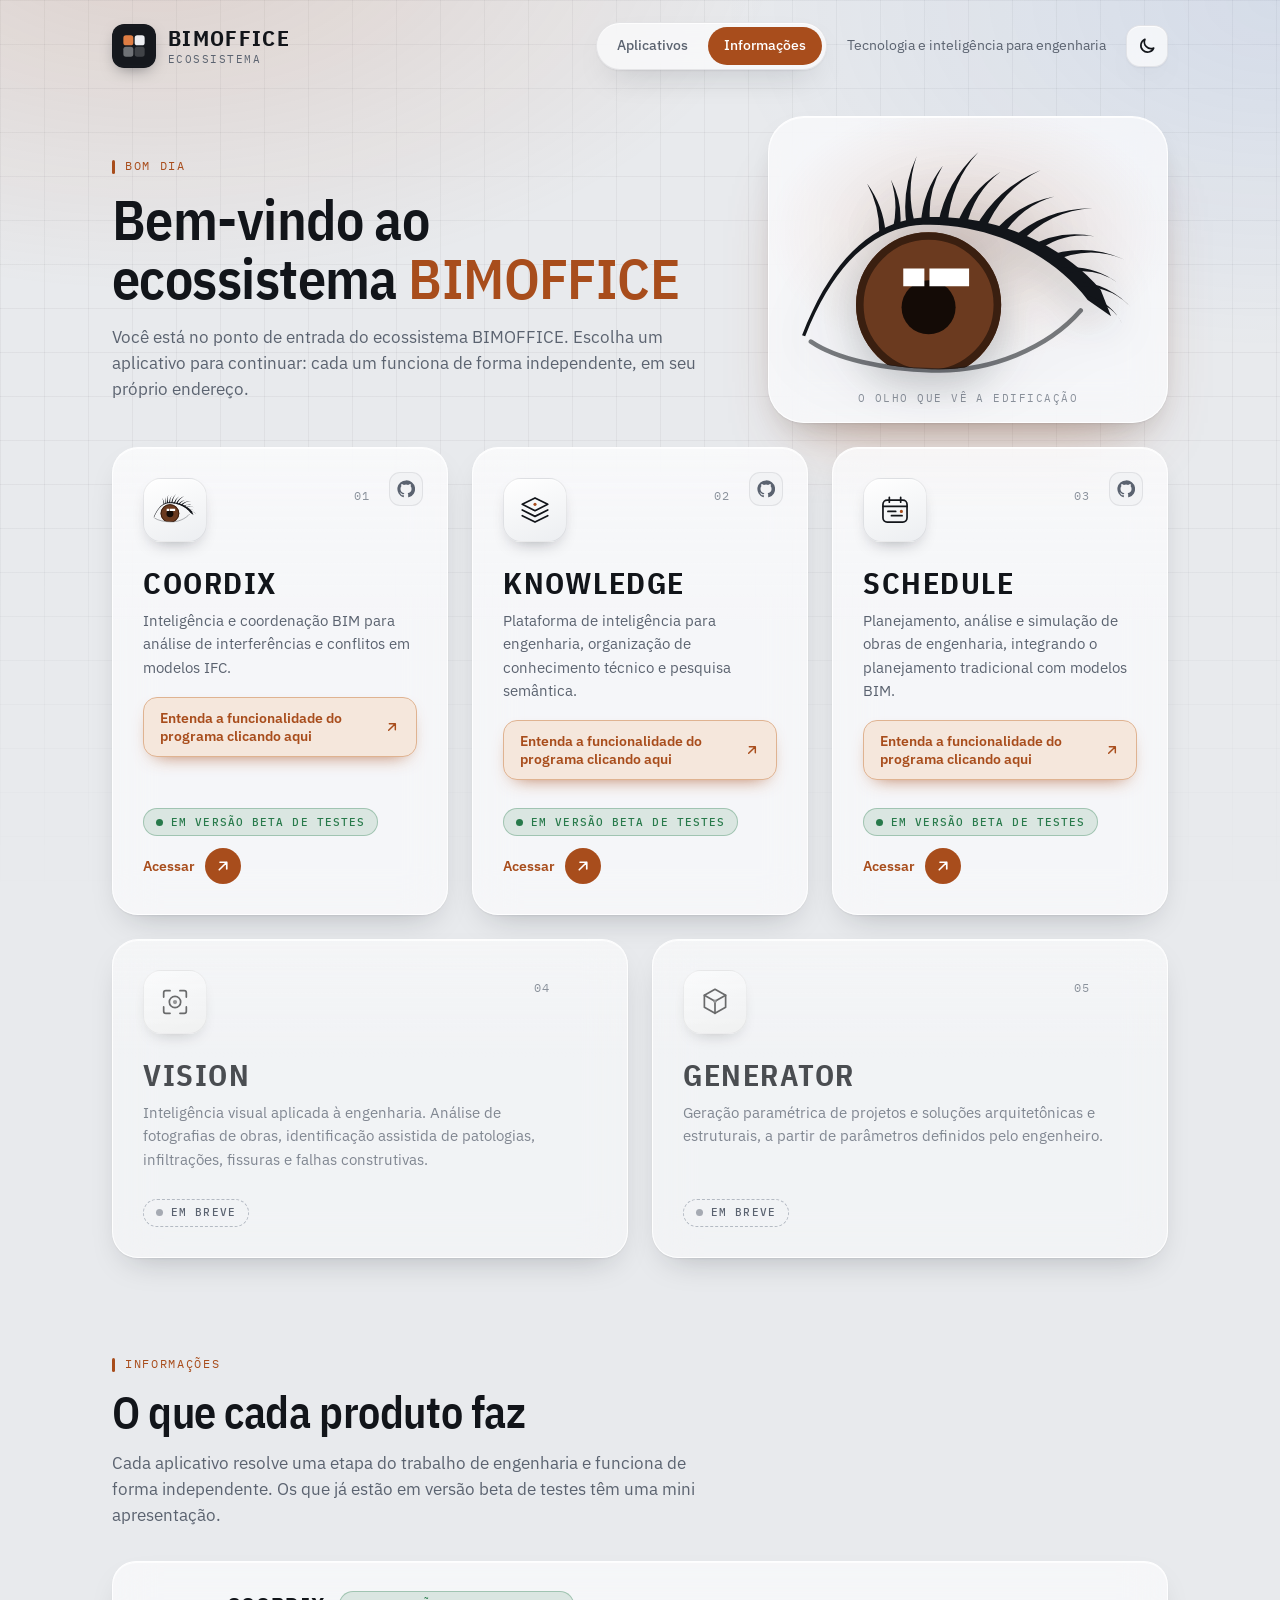
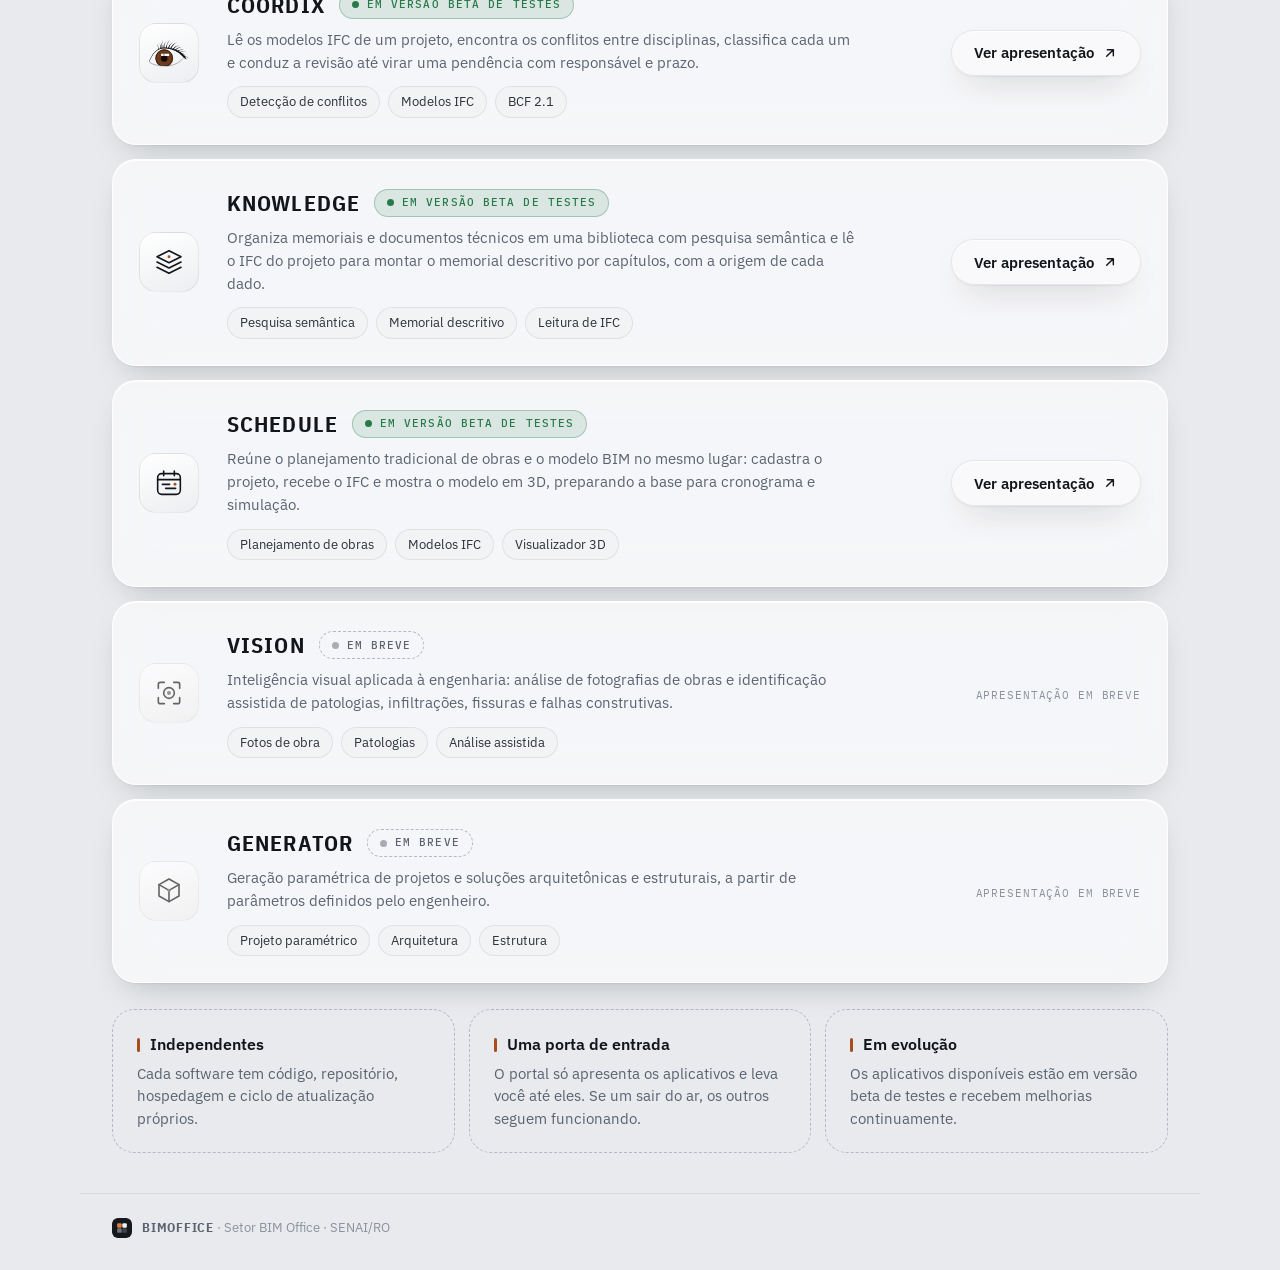
==== commit e009267e: "Olho do COORDIX como identidade visual na abertura do portal Co-Authored-By: Claude Sonnet 5.5 <nore" ====
--- a/index.html
+++ b/index.html
@@ -10,7 +10,7 @@
 <link rel="preconnect" href="https://fonts.googleapis.com">
 <link rel="preconnect" href="https://fonts.gstatic.com" crossorigin>
 <link rel="stylesheet" href="https://fonts.googleapis.com/css2?family=IBM+Plex+Mono:wght@400;500&family=IBM+Plex+Sans+Condensed:wght@500;600;700&family=IBM+Plex+Sans:wght@400;500;600&display=swap">
-<link rel="stylesheet" href="css/styles.css?v=202611171138">
+<link rel="stylesheet" href="css/styles.css?v=202611171148">
 <script>
 /* Define o tema antes da primeira pintura (evita piscar): escolha salva > sistema. */
 (function () {
@@ -43,11 +43,18 @@
 </header>
 
 <main class="principal">
-  <section class="boas-vindas" aria-labelledby="titulo">
-    <p class="eyebrow" id="saudacao">Olá</p>
-    <h1 id="titulo">Bem-vindo ao ecossistema <span class="destaque" data-portal-nome>BIMOFFICE</span></h1>
-    <p class="boas-vindas__texto">Você está no ponto de entrada do ecossistema BIMOFFICE. Escolha um aplicativo para continuar: cada um funciona de forma independente, em seu próprio endereço.</p>
-  </section>
+  <div class="hero">
+    <section class="boas-vindas" aria-labelledby="titulo">
+      <p class="eyebrow" id="saudacao">Olá</p>
+      <h1 id="titulo">Bem-vindo ao ecossistema <span class="destaque" data-portal-nome>BIMOFFICE</span></h1>
+      <p class="boas-vindas__texto">Você está no ponto de entrada do ecossistema BIMOFFICE. Escolha um aplicativo para continuar: cada um funciona de forma independente, em seu próprio endereço.</p>
+    </section>
+
+    <figure class="olho-hero" id="olho-hero">
+      <div class="olho-hero__arte" id="olho-arte"></div>
+      <figcaption>O olho que vê a edificação</figcaption>
+    </figure>
+  </div>
 
   <section class="ancora" id="aplicativos" aria-label="Aplicativos do ecossistema">
     <div class="apps" id="apps">
@@ -74,10 +81,10 @@
   <span><strong data-portal-nome>BIMOFFICE</strong> · <span id="rodape-texto"></span></span>
 </footer>
 
-<script src="js/config.js?v=202611171138"></script>
-<script src="js/conteudo.js?v=202611171138"></script>
-<script src="js/icons.js?v=202611171138"></script>
-<script src="js/comum.js?v=202611171138"></script>
-<script src="js/app.js?v=202611171138"></script>
+<script src="js/config.js?v=202611171148"></script>
+<script src="js/conteudo.js?v=202611171148"></script>
+<script src="js/icons.js?v=202611171148"></script>
+<script src="js/comum.js?v=202611171148"></script>
+<script src="js/app.js?v=202611171148"></script>
 </body>
 </html>
--- a/css/styles.css
+++ b/css/styles.css
@@ -369,3 +369,46 @@
 @media (min-width: 701px) and (max-width: 999px) {
   .apps > .card:last-child:nth-child(odd) { grid-column: 1 / -1; }
 }
+
+/* ===== abertura com o olho do COORDIX ===== */
+.hero { display: grid; grid-template-columns: minmax(0, 1fr) minmax(260px, 400px); align-items: center; gap: clamp(20px, 5vw, 64px); }
+.hero .boas-vindas { max-width: 640px; }
+
+.olho-hero {
+  position: relative; margin: 0; padding: clamp(18px, 3vw, 30px) clamp(16px, 2.6vw, 28px) 16px; border-radius: 36px; text-align: center;
+  background:
+    radial-gradient(70% 60% at 50% 38%, var(--glow-1), transparent 72%),
+    var(--glass);
+  border: 1px solid var(--glass-line);
+  -webkit-backdrop-filter: blur(22px) saturate(1.5); backdrop-filter: blur(22px) saturate(1.5);
+  box-shadow: var(--shadow-card), 0 40px 70px -40px rgba(168, 77, 28, .45);
+  animation: subir .8s var(--ease) .15s both;
+}
+.olho-hero__arte { animation: respirar 7s ease-in-out infinite; }
+.olho-hero svg { display: block; width: 100%; height: auto; overflow: visible; filter: drop-shadow(0 14px 22px rgba(16, 20, 28, .25)); }
+.olho-hero figcaption { margin-top: 12px; font-family: var(--font-mono); font-size: 10.5px; letter-spacing: .14em; text-transform: uppercase; color: var(--faint); }
+
+/* cores do símbolo (mesmos papéis do original) */
+.olho-hero .olho-tinta { fill: var(--ink); }
+.olho-hero .olho-inferior { fill: none; stroke: var(--ink); opacity: .55; }
+.olho-hero .olho-iris { fill: var(--iris); }
+.olho-hero .olho-limbo { stroke: var(--limbo); }
+.olho-hero .olho-pupila { fill: var(--pupila); }
+.olho-hero .olho-brilho { fill: #fff; }
+
+/* a íris acompanha o ponteiro; sem ponteiro, o olho "passeia" devagar */
+.olho-mov { transform: translate(calc(var(--dx, 0) * 3.2px), calc(var(--dy, 0) * 1.5px)); transition: transform .18s ease-out; }
+.olho-hero:not(.segue) .olho-mov { animation: olhar 11s ease-in-out infinite; }
+@keyframes olhar {
+  0%, 100% { transform: translate(0, 0); }
+  22% { transform: translate(-2.6px, -.6px); }
+  46% { transform: translate(2.4px, .5px); }
+  70% { transform: translate(.6px, 1.1px); }
+}
+@keyframes respirar { 0%, 100% { transform: translateY(0); } 50% { transform: translateY(-6px); } }
+@media (prefers-reduced-motion: reduce) { .olho-hero__arte, .olho-mov { animation: none !important; } }
+
+@media (max-width: 860px) {
+  .hero { grid-template-columns: 1fr; }
+  .olho-hero { order: -1; width: min(300px, 78%); justify-self: center; margin-top: 8px; }
+}
